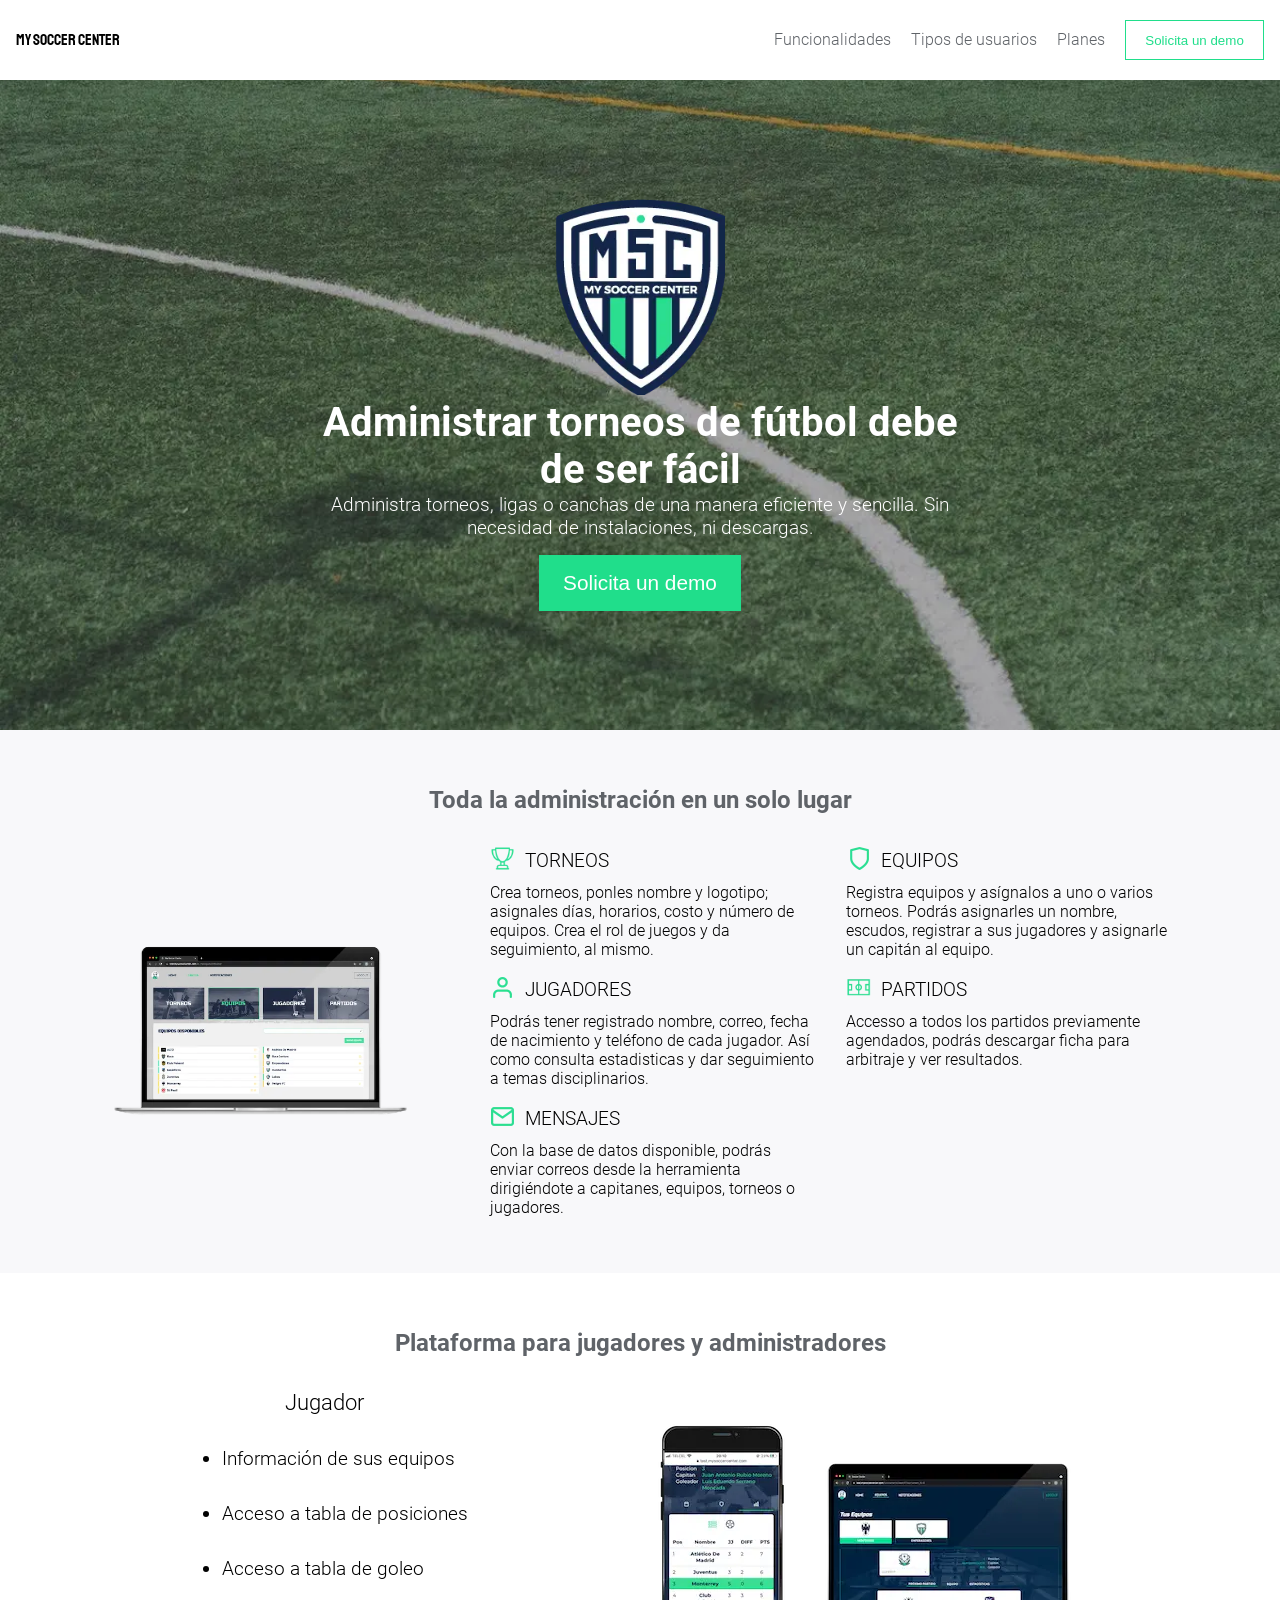
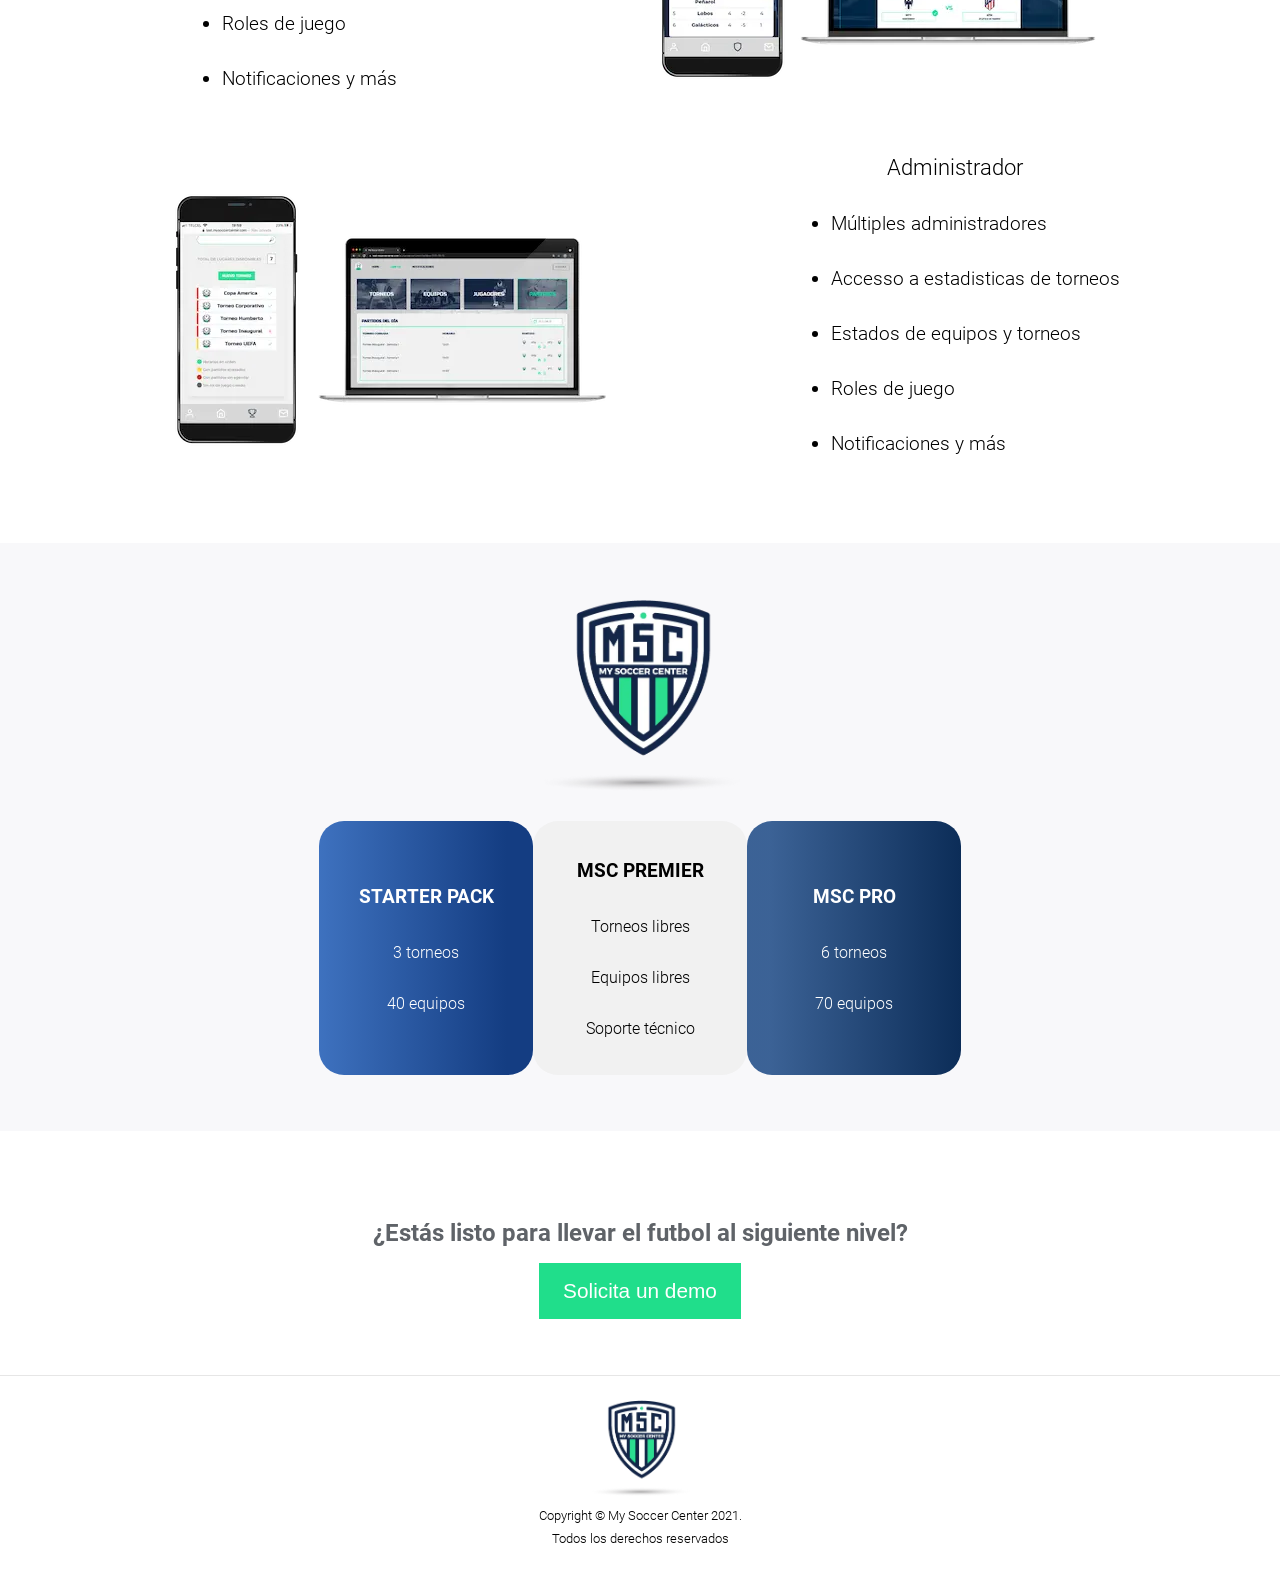
==== index.html @ 55dd1330 "Update index.html" ====
<!DOCTYPE html>
<html lang="en">
  <head>
    <meta charset="UTF-8" />
    <meta http-equiv="X-UA-Compatible" content="IE=edge" />
    <meta name="viewport" content="width=device-width, initial-scale=1.0" />
    <meta name="description" content="My Soccer Center Website" />
    <link
      rel="shortcut icon"
      type="image/x-icon"
      href="assets/icons/favicon.ico"
    />
    <title>My Soccer Center</title>
    <link rel="stylesheet" href="style.min.css" />
  </head>
  <body>
    <nav>
      <div class="nav-container">
        <span class="brand">MY SOCCER CENTER</span>
        <div class="nav-items">
          <a href="#features">Funcionalidades</a>
          <a href="#users">Tipos de usuarios</a>
          <a href="#plans">Planes</a>
          <a
            href="mailto:ventas@altolabs.tech?Subject=Informes sobre My Soccer Center"
          >
            <button class="secondary-button">Solicita un demo</button>
          </a>
        </div>

        <img
          alt="hamburguer-icon-menu"
          class="menu-icon"
          src="assets/icons/menu_black_24dp.svg"
        />
      </div>
    </nav>
    <section class="main-section">
      <div class="main-elements">
        <picture>
          <source srcset="assets/img/logo_msc.webp" type="image/webp" />
          <img alt="msc-logo" src="assets/img/logo_msc.png" type="image/png" />
        </picture>
        <h2>Administrar torneos de fútbol debe de ser fácil</h2>
        <h3>
          Administra torneos, ligas o canchas de una manera eficiente y
          sencilla. Sin necesidad de instalaciones, ni descargas.
        </h3>
        <a
          href="mailto:ventas@altolabs.tech?Subject=Informes sobre My Soccer Center"
        >
          <button class="main-button">Solicita un demo</button>
        </a>
      </div>
    </section>

    <div class="gray section" id="features">
      <div class="title">
        <h2>Toda la administración en un solo lugar</h2>
      </div>
      <div class="body">
        <picture>
          <source srcset="assets/img/mac_team_admin.webp" type="image/webp" />
          <img
            alt="mac-img"
            class="lap-image"
            src="assets/img/mac_team_admin.png"
          />
        </picture>
        <div class="items-container">
          <div class="item">
            <div class="title-container">
              <picture>
                <source
                  srcset="assets/icons/tournaments.webp"
                  type="image/webp"
                />
                <img
                  alt="cup-icon"
                  class="icon"
                  src="assets/icons/tournaments.png"
                />
              </picture>
              <h3>TORNEOS</h3>
            </div>
            <p>
              Crea torneos, ponles nombre y logotipo; asignales días, horarios,
              costo y número de equipos. Crea el rol de juegos y da seguimiento,
              al mismo.
            </p>
          </div>
          <div class="item">
            <div class="title-container">
              <picture>
                <source srcset="assets/icons/teams.webp" type="image/webp" />
                <img
                  alt="team-icon"
                  class="icon"
                  src="assets/icons/teams.png"
                />
              </picture>
              <h3>EQUIPOS</h3>
            </div>
            <p>
              Registra equipos y asígnalos a uno o varios torneos. Podrás
              asignarles un nombre, escudos, registrar a sus jugadores y
              asignarle un capitán al equipo.
            </p>
          </div>
          <div class="item">
            <div class="title-container">
              <picture>
                <source srcset="assets/icons/players.webp" type="image/webp" />
                <img
                  alt="player-icon"
                  class="icon"
                  src="assets/icons/players.png"
                />
              </picture>
              <h3>JUGADORES</h3>
            </div>
            <p>
              Podrás tener registrado nombre, correo, fecha de nacimiento y
              teléfono de cada jugador. Así como consulta estadisticas y dar
              seguimiento a temas disciplinarios.
            </p>
          </div>
          <div class="item">
            <div class="title-container">
              <picture>
                <source srcset="assets/icons/field.webp" type="image/webp" />
                <img
                  alt="match-icon"
                  class="icon"
                  src="assets/icons/field.png"
                />
              </picture>
              <h3>PARTIDOS</h3>
            </div>
            <p>
              Accesso a todos los partidos previamente agendados, podrás
              descargar ficha para arbitraje y ver resultados.
            </p>
          </div>
          <div class="item">
            <div class="title-container">
              <picture>
                <source srcset="assets/icons/message.webp" type="image/webp" />
                <img
                  alt="message-icon"
                  class="icon"
                  src="assets/icons/message.png"
                />
              </picture>
              <h3>MENSAJES</h3>
            </div>
            <p>
              Con la base de datos disponible, podrás enviar correos desde la
              herramienta dirigiéndote a capitanes, equipos, torneos o
              jugadores.
            </p>
          </div>
          <div class="item"></div>
        </div>
      </div>
    </div>
    <div class="section users" id="users">
      <div class="title">
        <h2>Plataforma para jugadores y administradores</h2>
      </div>
      <div class="body info-player">
        <div>
          <h3>Jugador</h3>
          <ul>
            <li>Información de sus equipos</li>
            <li>Acceso a tabla de posiciones</li>
            <li>Acceso a tabla de goleo</li>
            <li>Roles de juego</li>
            <li>Notificaciones y más</li>
          </ul>
        </div>
        <div class="images">
          <picture>
            <source srcset="assets/img/player-phone.webp" type="image/webp" />
            <img
              alt="phone-player-icon"
              class="phone"
              src="assets/img/player-phone.png"
            />
          </picture>
          <picture>
            <source srcset="assets/img/player-desktop.webp" type="image/webp" />
            <img
              alt="desktop-player-icon"
              class="desktop"
              src="assets/img/player-desktop.png"
            />
          </picture>
        </div>
      </div>
      <div class="body info-player">
        <div class="images">
          <picture>
            <source srcset="assets/img/admin-phone.webp" type="image/webp" />
            <img
              alt="phone-admin-icon"
              class="phone"
              src="assets/img/admin-phone.png"
            />
          </picture>
          <picture>
            <source srcset="assets/img/admin-desktop.webp" type="image/webp" />
            <img
              alt="desktop-admin-icon"
              class="desktop"
              src="assets/img/admin-desktop.png"
            />
          </picture>
        </div>
        <div>
          <h3>Administrador</h3>
          <ul>
            <li>Múltiples administradores</li>
            <li>Accesso a estadisticas de torneos</li>
            <li>Estados de equipos y torneos</li>
            <li>Roles de juego</li>
            <li>Notificaciones y más</li>
          </ul>
        </div>
      </div>
    </div>
    <div class="section gray tiers" id="plans">
      <picture>
        <source srcset="assets/img/logo_msc_full.webp" type="image/webp" />
        <img alt="msc-logo" src="assets/img/logo_msc_full.png" />
      </picture>
      <div class="prices">
        <div>
          <h3>STARTER PACK</h3>
          <p>3 torneos</p>
          <p>40 equipos</p>
        </div>
        <div>
          <h3>MSC PREMIER</h3>
          <p>Torneos libres</p>
          <p>Equipos libres</p>
          <p>Soporte técnico</p>
        </div>
        <div>
          <h3>MSC PRO</h3>
          <p>6 torneos</p>
          <p>70 equipos</p>
        </div>
      </div>
    </div>
    <div class="section question-action">
      <h4>¿Estás listo para llevar el futbol al siguiente nivel?</h4>
      <a
        href="mailto:ventas@altolabs.tech?Subject=Informes sobre My Soccer Center"
      >
        <button class="main-button">Solicita un demo</button>
      </a>
    </div>
    <footer>
      <picture>
        <source srcset="assets/img/logo_msc_full.webp" type="image/webp" />
        <img alt="msc-logo" src="assets/img/logo_msc_full.png" />
      </picture>
      <p>Copyright © My Soccer Center 2021.</p>
      <p>Todos los derechos reservados</p>
    </footer>
    <script src="modernizr-custom.min.js"></script>
    <script src="script.min.js"></script>
  </body>
</html>
---- style.min.css ----
@font-face{font-family:Roboto;font-weight:700;src:url(assets/fonts/Roboto/Roboto-Bold.ttf) format("truetype");font-display:swap}@font-face{font-family:Roboto;font-weight:400;src:url(assets/fonts/Roboto/Roboto-Mediuma.ttf) format("truetype");font-display:swap}@font-face{font-family:Roboto;font-weight:lighter;src:url(assets/fonts/Roboto/Roboto-Light.ttf) format("truetype");font-display:swap}@font-face{font-family:Staatliches;font-weight:400;src:url(assets/fonts/Staatliches/Staatliches-Regular.ttf) format("truetype");font-display:swap}body,html{font-family:Roboto;height:100%;margin:0}nav{background-color:#fff;position:fixed;top:0;width:100%}nav .nav-container{display:flex;align-items:center;justify-content:space-between;height:80px;padding:0 1rem}nav .brand{font-family:Staatliches}nav .menu-icon{display:none;cursor:pointer}.nav-items :not(:last-child){margin-right:1rem;color:#5f6368;font-weight:300}nav a{text-decoration:none}nav.scrolled{border-bottom:1px solid rgba(130,131,132,.5)}.webp .main-section{background-image:url(assets/img/field.webp)}.no-webp .main-section{background-image:url(assets/img/field.jpeg)}.main-section{background-repeat:no-repeat;background-size:cover;background-position:center center;width:100%;height:100%;min-height:514px;max-height:650px;display:flex;justify-content:center;align-items:center;margin-top:80px}.main-elements{color:#fff;display:flex;flex-direction:column;justify-content:center;align-items:center;max-width:650px;padding:.5rem}.main-elements button{margin-top:1rem}.main-elements picture{max-width:170px;width:40%}.main-elements picture img{width:100%}.main-elements h2{font-size:2.5rem;text-align:center;font-weight:600;margin:0}.main-elements h3{font-size:1.2rem;text-align:center;margin:0;font-weight:300}.main-button{background-color:#20de8b;color:#fff;padding:1rem 1.5rem;border:none;font-size:1.3rem;cursor:pointer}.secondary-button{background-color:#fff;border:1px solid #20de8b;cursor:pointer;color:#20de8b;padding:.7rem 1.2rem}.main-button:focus,.secondary-button:focus{outline:0;box-shadow:none}.section{display:flex;flex-direction:column;justify-content:center;align-items:center;padding:3.5rem 1rem}.section .title{text-align:center;color:#5f6368;margin:0}.section .title h2{margin:0}.section .body{display:flex;width:85%;align-items:center;margin-top:2rem}.section.gray{background-color:#f8f8fa}.lap-image{width:100%;max-width:500px;height:100%}.items-container{display:grid;grid-template-columns:repeat(auto-fit,minmax(230px,1fr));gap:1rem 2rem;margin-left:5rem}.items-container h3{margin:0;font-weight:400}.items-container .item{flex-grow:1;flex-basis:250px}.items-container .item p{margin-bottom:0;margin-top:.5rem}.item .title-container{display:flex;align-items:center}.item .title-container .icon{width:25px;height:100%;margin-right:10px}.section.question-action h4{font-size:1.5rem;color:#5f6368;text-align:center;margin-bottom:1rem}.section.users .info-player{display:flex;justify-content:center;align-items:center}.info-player>:last-child{margin-left:17%}.section.users .info-player h3{text-align:center;font-size:1.4rem;font-weight:lighter;margin-top:0;margin-bottom:1rem}.section.users .info-player li{margin:2rem 0;font-size:1.2rem}.section.users .info-player .images{display:flex;justify-content:center;flex-wrap:wrap;align-items:center}.section.users .info-player img.phone{max-width:150px}.section.users .info-player img.desktop{max-width:300px}.section.tiers .prices{display:flex}.section.tiers img{max-width:200px;margin-bottom:1.5rem}.section.tiers .prices div{padding:1.3rem 2rem;border-radius:25px;min-width:150px;display:flex;flex-direction:column;align-items:center;justify-content:center}.section.tiers .prices div:nth-child(1){background:linear-gradient(270deg,#143d82 12.5%,#143d82 12.51%,rgba(6,73,173,.77) 100%);color:#fff}.section.tiers .prices div:nth-child(2){background-color:#f1f1f1}.section.tiers .prices div:nth-child(3){background:linear-gradient(270deg,#0c2d58 0,rgba(9,58,123,.79) 89.52%);color:#fff}footer{display:flex;font-size:.8rem;flex-direction:column;align-items:center;border-top:1px solid rgba(130,131,132,.2);padding:1.5rem 0}footer img{max-width:100px}footer p{margin:0;margin-top:.5rem}@media (max-width:1000px){.section .body{flex-direction:column}.body.info-player .desktop{display:none}.body.info-player div{order:1}.body.info-player .images{order:2}.items-container{margin-left:0;margin-top:2rem}.info-player>:last-child{margin-left:0}}@media (max-width:800px){nav div{display:none}nav .menu-icon{display:block}.section.tiers .prices{flex-direction:column}.section.tiers .prices div{border-radius:0}.nav-items{position:fixed;top:5rem;left:-100%;display:flex;flex-direction:column;background-color:#fff;width:100%;padding:1rem 0;text-align:center;transition:.3s;box-shadow:0 10px 27px rgba(0,0,0,.05);border-bottom:1px solid rgba(130,131,132,.5)}.nav-items :not(:last-child){margin-right:0;margin-bottom:10px}.nav-items.active{left:0}}
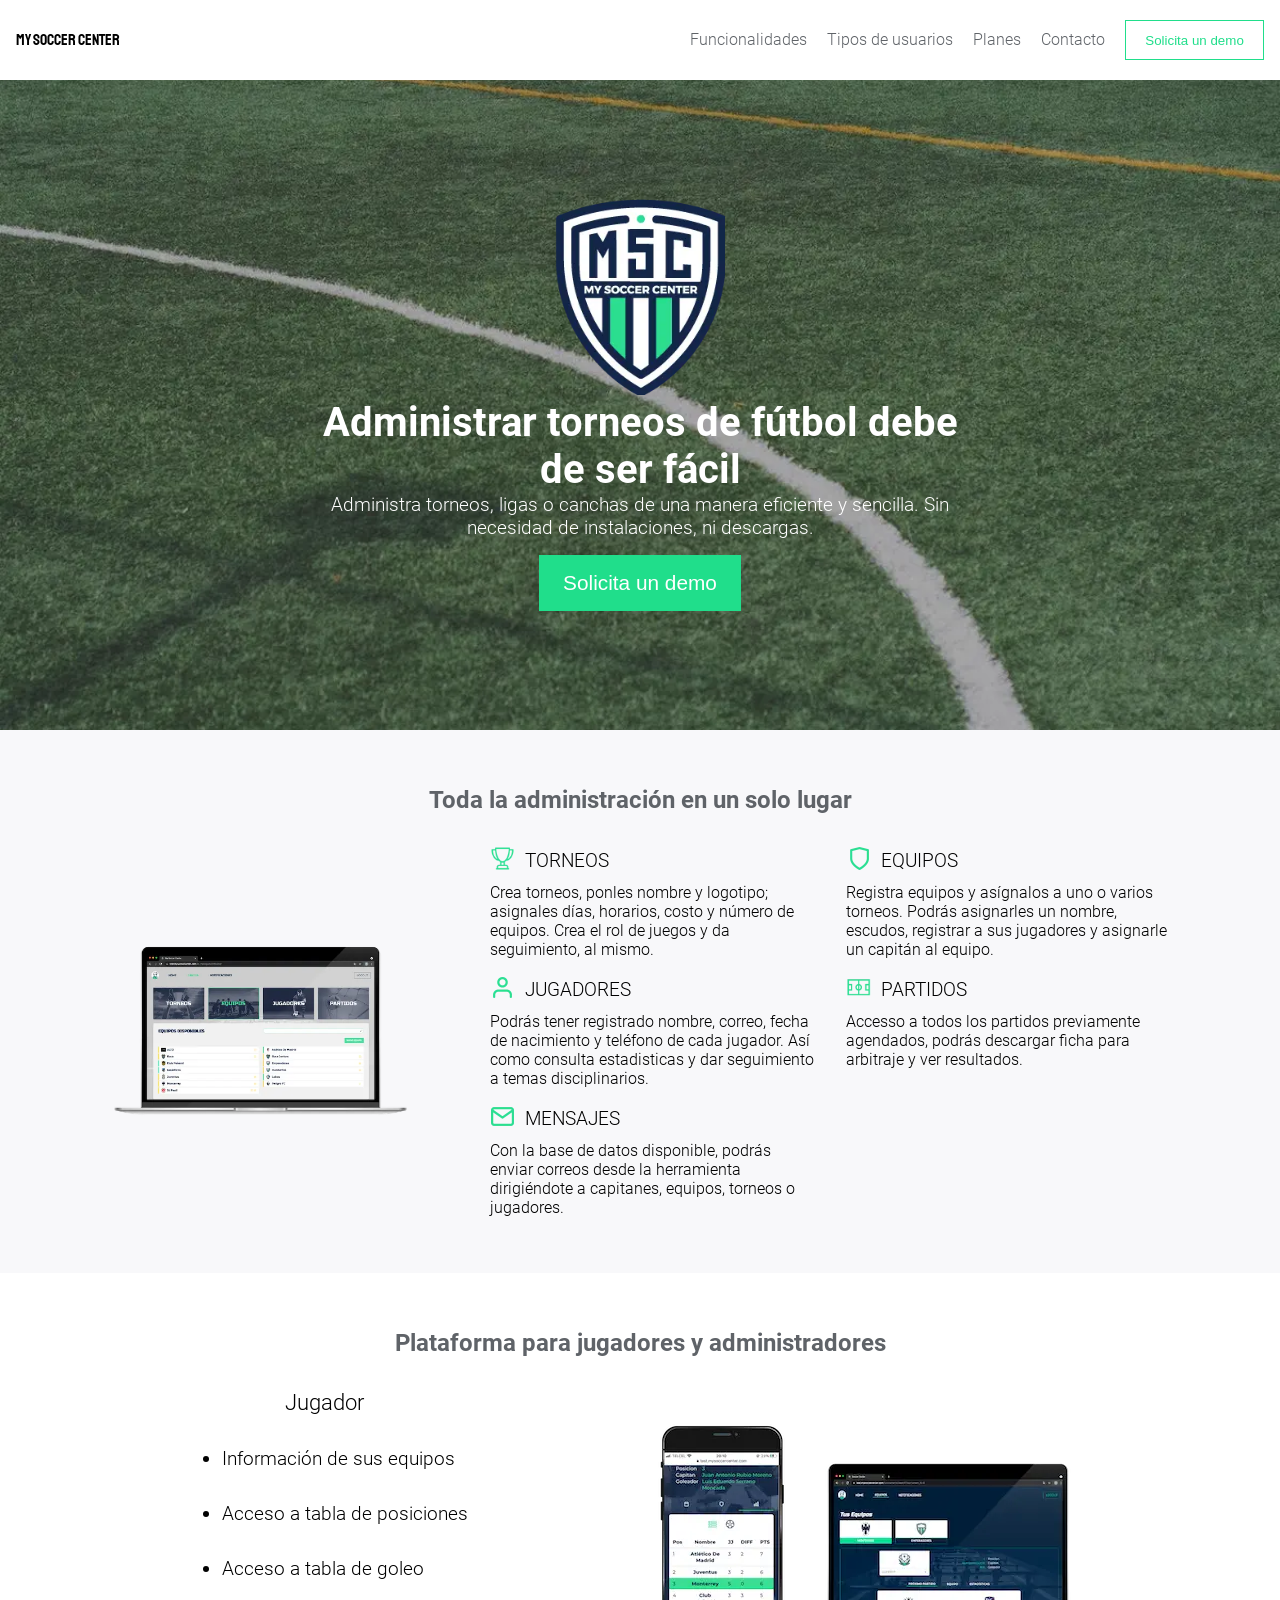
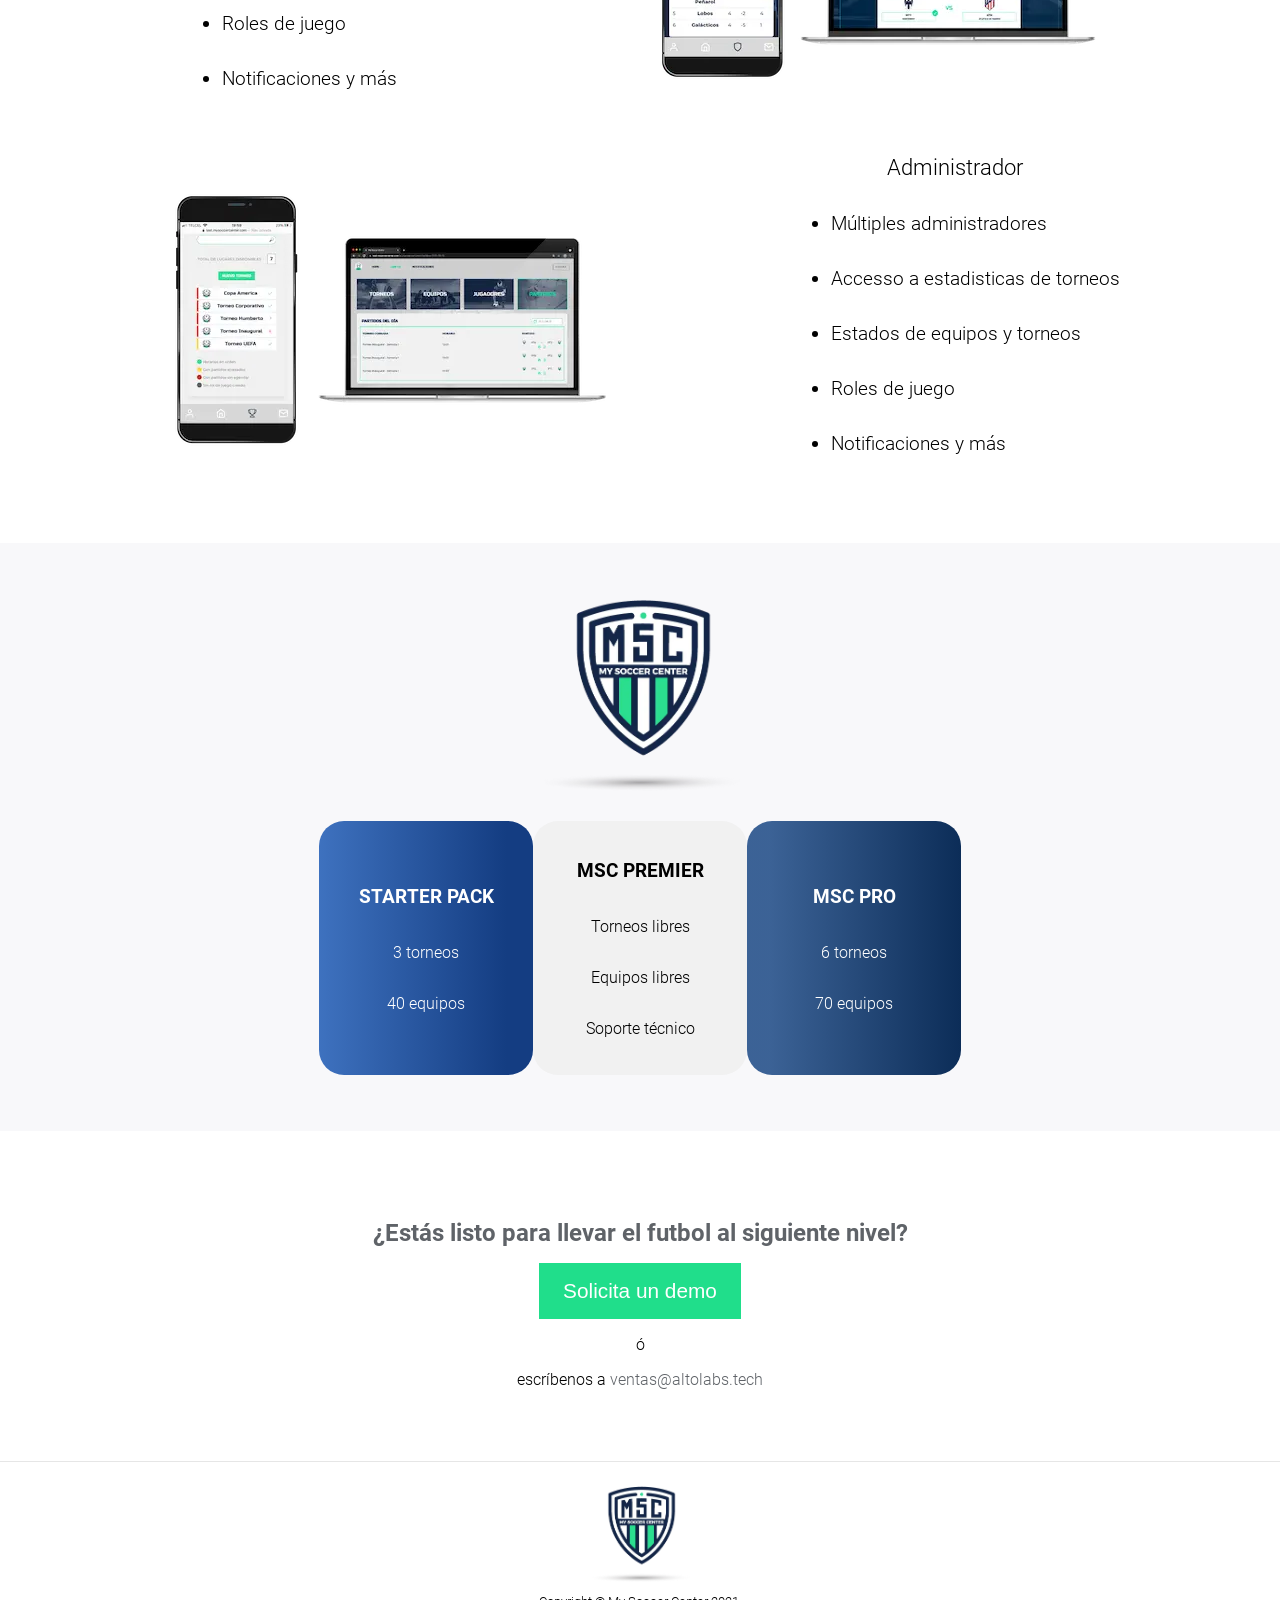
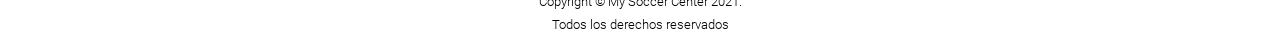
==== commit 50588f62: "Add contact to page" ====
--- a/index.html
+++ b/index.html
@@ -5,6 +5,14 @@
     <meta http-equiv="X-UA-Compatible" content="IE=edge" />
     <meta name="viewport" content="width=device-width, initial-scale=1.0" />
     <meta name="description" content="My Soccer Center Website" />
+    <meta property="og:title" content="My Soccer Center" />
+    <meta property="og:url" content="https://www.mysoccercenter.com" />
+    <meta property="og:description" content="My Soccer Center Website" />
+    <meta
+      property="og:image"
+      content="https://sc-webapp-storage.s3.amazonaws.com/email-static/logo-MSC.png"
+    />
+    <meta property="og:type" content="website" />
     <link
       rel="shortcut icon"
       type="image/x-icon"
@@ -21,6 +29,7 @@
           <a href="#features">Funcionalidades</a>
           <a href="#users">Tipos de usuarios</a>
           <a href="#plans">Planes</a>
+          <a href="#contact">Contacto</a>
           <a
             href="mailto:ventas@altolabs.tech?Subject=Informes sobre My Soccer Center"
           >
@@ -260,6 +269,10 @@
       >
         <button class="main-button">Solicita un demo</button>
       </a>
+      <div class="contact" id="contact">
+        <p>ó</p>
+        <p>escríbenos a <span>ventas@altolabs.tech</span></p>
+      </div>
     </div>
     <footer>
       <picture>
--- a/style.min.css
+++ b/style.min.css
@@ -1 +1 @@
-@font-face{font-family:Roboto;font-weight:700;src:url(assets/fonts/Roboto/Roboto-Bold.ttf) format("truetype");font-display:swap}@font-face{font-family:Roboto;font-weight:400;src:url(assets/fonts/Roboto/Roboto-Mediuma.ttf) format("truetype");font-display:swap}@font-face{font-family:Roboto;font-weight:lighter;src:url(assets/fonts/Roboto/Roboto-Light.ttf) format("truetype");font-display:swap}@font-face{font-family:Staatliches;font-weight:400;src:url(assets/fonts/Staatliches/Staatliches-Regular.ttf) format("truetype");font-display:swap}body,html{font-family:Roboto;height:100%;margin:0}nav{background-color:#fff;position:fixed;top:0;width:100%}nav .nav-container{display:flex;align-items:center;justify-content:space-between;height:80px;padding:0 1rem}nav .brand{font-family:Staatliches}nav .menu-icon{display:none;cursor:pointer}.nav-items :not(:last-child){margin-right:1rem;color:#5f6368;font-weight:300}nav a{text-decoration:none}nav.scrolled{border-bottom:1px solid rgba(130,131,132,.5)}.webp .main-section{background-image:url(assets/img/field.webp)}.no-webp .main-section{background-image:url(assets/img/field.jpeg)}.main-section{background-repeat:no-repeat;background-size:cover;background-position:center center;width:100%;height:100%;min-height:514px;max-height:650px;display:flex;justify-content:center;align-items:center;margin-top:80px}.main-elements{color:#fff;display:flex;flex-direction:column;justify-content:center;align-items:center;max-width:650px;padding:.5rem}.main-elements button{margin-top:1rem}.main-elements picture{max-width:170px;width:40%}.main-elements picture img{width:100%}.main-elements h2{font-size:2.5rem;text-align:center;font-weight:600;margin:0}.main-elements h3{font-size:1.2rem;text-align:center;margin:0;font-weight:300}.main-button{background-color:#20de8b;color:#fff;padding:1rem 1.5rem;border:none;font-size:1.3rem;cursor:pointer}.secondary-button{background-color:#fff;border:1px solid #20de8b;cursor:pointer;color:#20de8b;padding:.7rem 1.2rem}.main-button:focus,.secondary-button:focus{outline:0;box-shadow:none}.section{display:flex;flex-direction:column;justify-content:center;align-items:center;padding:3.5rem 1rem}.section .title{text-align:center;color:#5f6368;margin:0}.section .title h2{margin:0}.section .body{display:flex;width:85%;align-items:center;margin-top:2rem}.section.gray{background-color:#f8f8fa}.lap-image{width:100%;max-width:500px;height:100%}.items-container{display:grid;grid-template-columns:repeat(auto-fit,minmax(230px,1fr));gap:1rem 2rem;margin-left:5rem}.items-container h3{margin:0;font-weight:400}.items-container .item{flex-grow:1;flex-basis:250px}.items-container .item p{margin-bottom:0;margin-top:.5rem}.item .title-container{display:flex;align-items:center}.item .title-container .icon{width:25px;height:100%;margin-right:10px}.section.question-action h4{font-size:1.5rem;color:#5f6368;text-align:center;margin-bottom:1rem}.section.users .info-player{display:flex;justify-content:center;align-items:center}.info-player>:last-child{margin-left:17%}.section.users .info-player h3{text-align:center;font-size:1.4rem;font-weight:lighter;margin-top:0;margin-bottom:1rem}.section.users .info-player li{margin:2rem 0;font-size:1.2rem}.section.users .info-player .images{display:flex;justify-content:center;flex-wrap:wrap;align-items:center}.section.users .info-player img.phone{max-width:150px}.section.users .info-player img.desktop{max-width:300px}.section.tiers .prices{display:flex}.section.tiers img{max-width:200px;margin-bottom:1.5rem}.section.tiers .prices div{padding:1.3rem 2rem;border-radius:25px;min-width:150px;display:flex;flex-direction:column;align-items:center;justify-content:center}.section.tiers .prices div:nth-child(1){background:linear-gradient(270deg,#143d82 12.5%,#143d82 12.51%,rgba(6,73,173,.77) 100%);color:#fff}.section.tiers .prices div:nth-child(2){background-color:#f1f1f1}.section.tiers .prices div:nth-child(3){background:linear-gradient(270deg,#0c2d58 0,rgba(9,58,123,.79) 89.52%);color:#fff}footer{display:flex;font-size:.8rem;flex-direction:column;align-items:center;border-top:1px solid rgba(130,131,132,.2);padding:1.5rem 0}footer img{max-width:100px}footer p{margin:0;margin-top:.5rem}@media (max-width:1000px){.section .body{flex-direction:column}.body.info-player .desktop{display:none}.body.info-player div{order:1}.body.info-player .images{order:2}.items-container{margin-left:0;margin-top:2rem}.info-player>:last-child{margin-left:0}}@media (max-width:800px){nav div{display:none}nav .menu-icon{display:block}.section.tiers .prices{flex-direction:column}.section.tiers .prices div{border-radius:0}.nav-items{position:fixed;top:5rem;left:-100%;display:flex;flex-direction:column;background-color:#fff;width:100%;padding:1rem 0;text-align:center;transition:.3s;box-shadow:0 10px 27px rgba(0,0,0,.05);border-bottom:1px solid rgba(130,131,132,.5)}.nav-items :not(:last-child){margin-right:0;margin-bottom:10px}.nav-items.active{left:0}}+@font-face{font-family:Roboto;font-weight:700;src:url(assets/fonts/Roboto/Roboto-Bold.ttf) format("truetype");font-display:swap}@font-face{font-family:Roboto;font-weight:400;src:url(assets/fonts/Roboto/Roboto-Mediuma.ttf) format("truetype");font-display:swap}@font-face{font-family:Roboto;font-weight:lighter;src:url(assets/fonts/Roboto/Roboto-Light.ttf) format("truetype");font-display:swap}@font-face{font-family:Staatliches;font-weight:400;src:url(assets/fonts/Staatliches/Staatliches-Regular.ttf) format("truetype");font-display:swap}body,html{font-family:Roboto;height:100%;margin:0}nav{background-color:#fff;position:fixed;top:0;width:100%}nav .nav-container{display:flex;align-items:center;justify-content:space-between;height:80px;padding:0 1rem}nav .brand{font-family:Staatliches}nav .menu-icon{display:none;cursor:pointer}.nav-items :not(:last-child){margin-right:1rem;color:#5f6368;font-weight:300}nav a{text-decoration:none}nav.scrolled{border-bottom:1px solid rgba(130,131,132,.5)}.webp .main-section{background-image:url(assets/img/field.webp)}.no-webp .main-section{background-image:url(assets/img/field.jpeg)}.main-section{background-repeat:no-repeat;background-size:cover;background-position:center center;width:100%;height:100%;min-height:514px;max-height:650px;display:flex;justify-content:center;align-items:center;margin-top:80px}.main-elements{color:#fff;display:flex;flex-direction:column;justify-content:center;align-items:center;max-width:650px;padding:.5rem}.main-elements button{margin-top:1rem}.main-elements picture{max-width:170px;width:40%}.main-elements picture img{width:100%}.main-elements h2{font-size:2.5rem;text-align:center;font-weight:600;margin:0}.main-elements h3{font-size:1.2rem;text-align:center;margin:0;font-weight:300}.main-button{background-color:#20de8b;color:#fff;padding:1rem 1.5rem;border:none;font-size:1.3rem;cursor:pointer}.secondary-button{background-color:#fff;border:1px solid #20de8b;cursor:pointer;color:#20de8b;padding:.7rem 1.2rem}.main-button:focus,.secondary-button:focus{outline:0;box-shadow:none}.section{display:flex;flex-direction:column;justify-content:center;align-items:center;padding:3.5rem 1rem}.section .title{text-align:center;color:#5f6368;margin:0}.section .title h2{margin:0}.section .body{display:flex;width:85%;align-items:center;margin-top:2rem}.section.gray{background-color:#f8f8fa}.lap-image{width:100%;max-width:500px;height:100%}.items-container{display:grid;grid-template-columns:repeat(auto-fit,minmax(230px,1fr));gap:1rem 2rem;margin-left:5rem}.items-container h3{margin:0;font-weight:400}.items-container .item{flex-grow:1;flex-basis:250px}.items-container .item p{margin-bottom:0;margin-top:.5rem}.item .title-container{display:flex;align-items:center}.item .title-container .icon{width:25px;height:100%;margin-right:10px}.section.question-action h4{font-size:1.5rem;color:#5f6368;text-align:center;margin-bottom:1rem}.section.question-action .contact p{text-align:center;font-weight:300}.section.question-action .contact span{color:#5f6368}.section.users .info-player{display:flex;justify-content:center;align-items:center}.info-player>:last-child{margin-left:17%}.section.users .info-player h3{text-align:center;font-size:1.4rem;font-weight:lighter;margin-top:0;margin-bottom:1rem}.section.users .info-player li{margin:2rem 0;font-size:1.2rem}.section.users .info-player .images{display:flex;justify-content:center;flex-wrap:wrap;align-items:center}.section.users .info-player img.phone{max-width:150px}.section.users .info-player img.desktop{max-width:300px}.section.tiers .prices{display:flex}.section.tiers img{max-width:200px;margin-bottom:1.5rem}.section.tiers .prices div{padding:1.3rem 2rem;border-radius:25px;min-width:150px;display:flex;flex-direction:column;align-items:center;justify-content:center}.section.tiers .prices div:nth-child(1){background:linear-gradient(270deg,#143d82 12.5%,#143d82 12.51%,rgba(6,73,173,.77) 100%);color:#fff}.section.tiers .prices div:nth-child(2){background-color:#f1f1f1}.section.tiers .prices div:nth-child(3){background:linear-gradient(270deg,#0c2d58 0,rgba(9,58,123,.79) 89.52%);color:#fff}footer{display:flex;font-size:.8rem;flex-direction:column;align-items:center;border-top:1px solid rgba(130,131,132,.2);padding:1.5rem 0}footer img{max-width:100px}footer p{margin:0;margin-top:.5rem}@media (max-width:1000px){.section .body{flex-direction:column}.body.info-player .desktop{display:none}.body.info-player div{order:1}.body.info-player .images{order:2}.items-container{margin-left:0;margin-top:2rem}.info-player>:last-child{margin-left:0}}@media (max-width:800px){nav div{display:none}nav .menu-icon{display:block}.section.tiers .prices{flex-direction:column}.section.tiers .prices div{border-radius:0}.nav-items{position:fixed;top:5rem;left:-100%;display:flex;flex-direction:column;background-color:#fff;width:100%;padding:1rem 0;text-align:center;transition:.3s;box-shadow:0 10px 27px rgba(0,0,0,.05);border-bottom:1px solid rgba(130,131,132,.5)}.nav-items :not(:last-child){margin-right:0;margin-bottom:10px}.nav-items.active{left:0}}
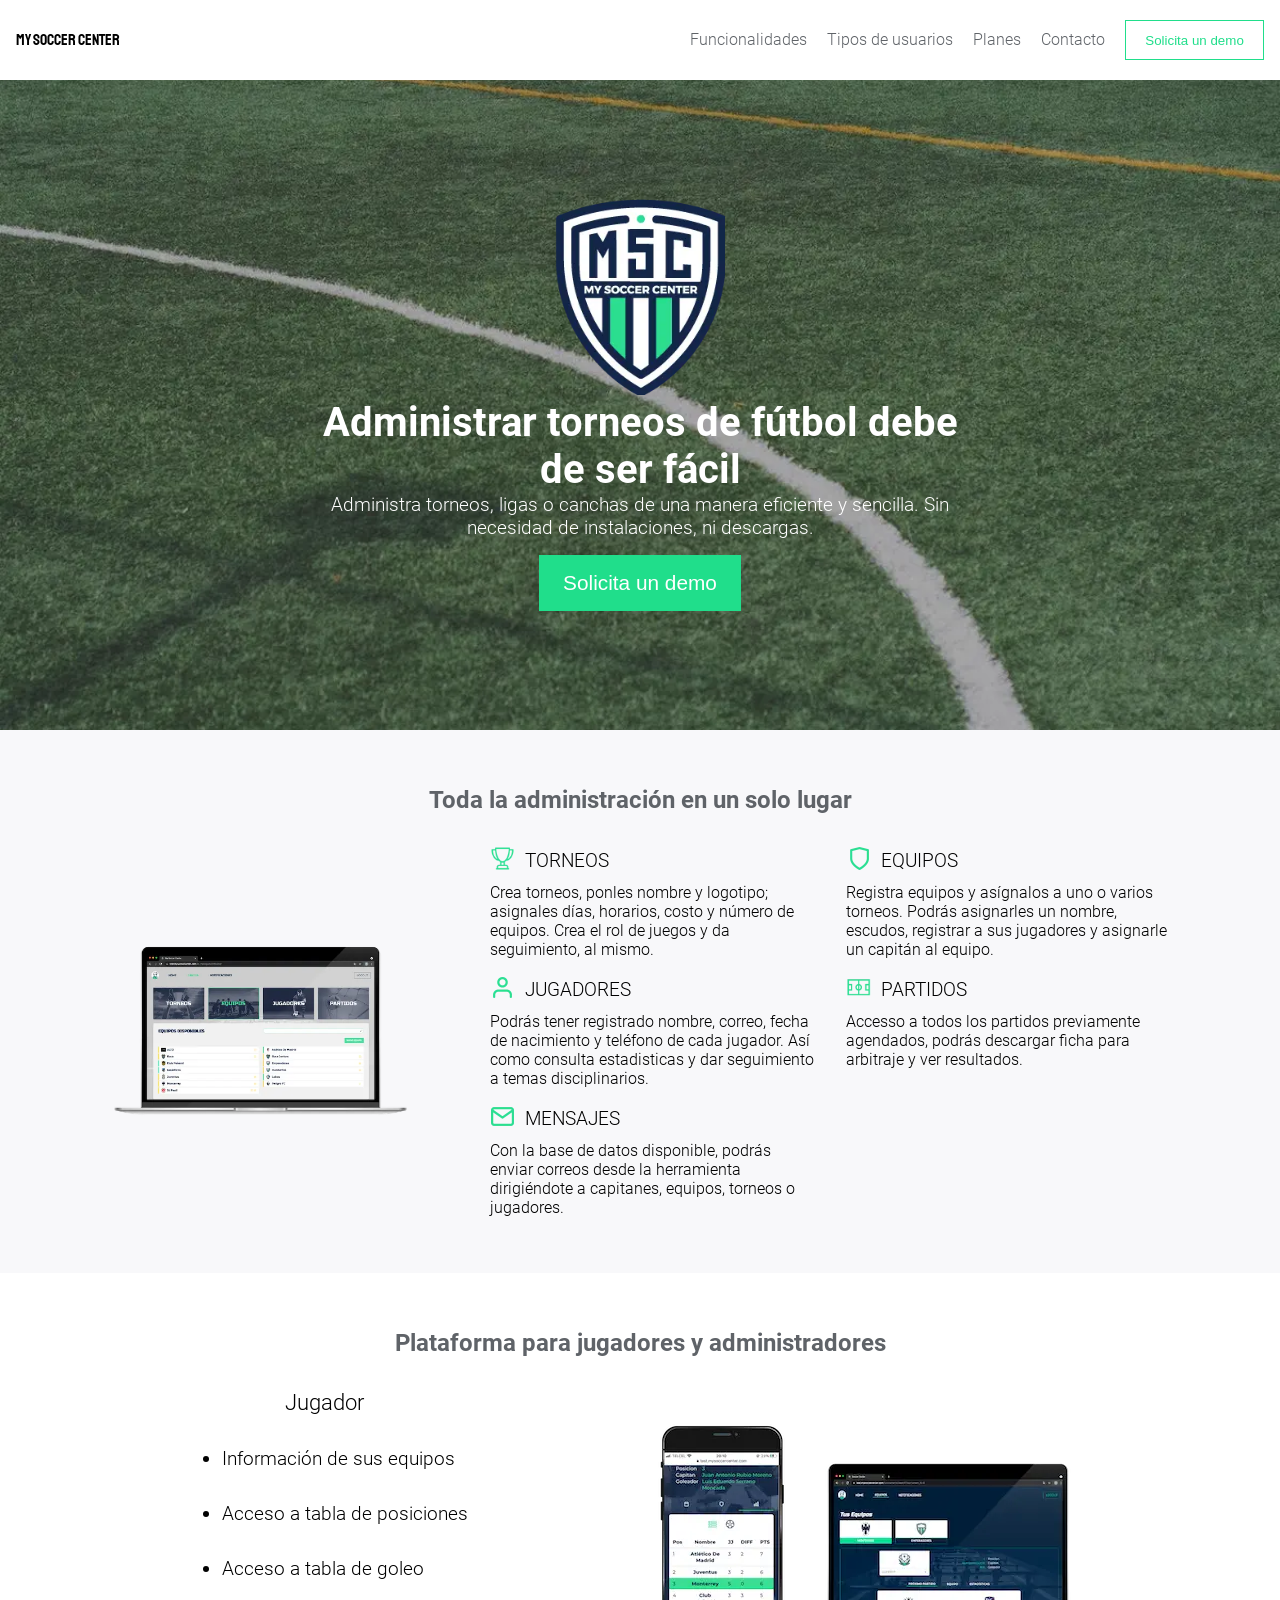
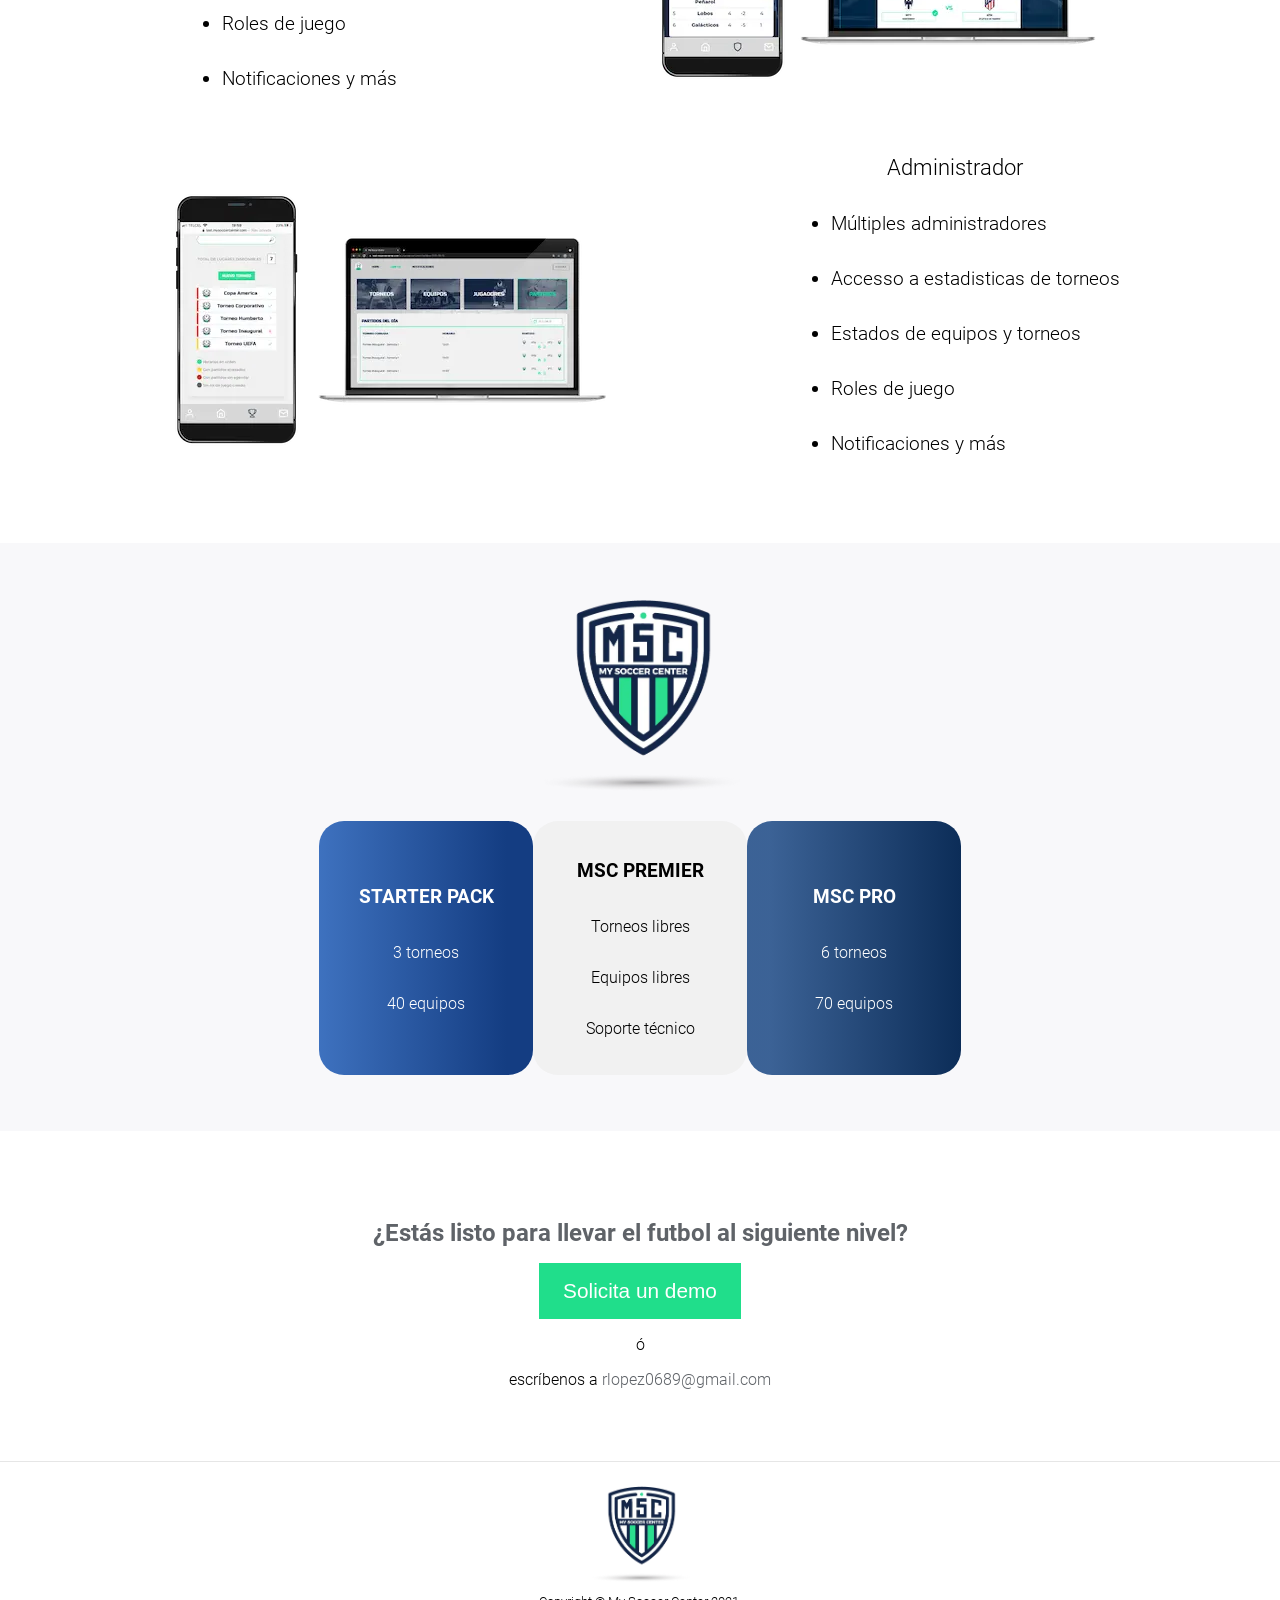
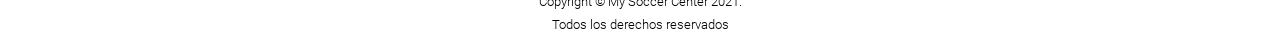
==== commit 963a6988: "Update index.html" ====
--- a/index.html
+++ b/index.html
@@ -265,13 +265,13 @@
     <div class="section question-action">
       <h4>¿Estás listo para llevar el futbol al siguiente nivel?</h4>
       <a
-        href="mailto:ventas@altolabs.tech?Subject=Informes sobre My Soccer Center"
+        href="mailto:rlopez0689@gmail.com?Subject=Informes sobre My Soccer Center"
       >
         <button class="main-button">Solicita un demo</button>
       </a>
       <div class="contact" id="contact">
         <p>ó</p>
-        <p>escríbenos a <span>ventas@altolabs.tech</span></p>
+        <p>escríbenos a <span>rlopez0689@gmail.com</span></p>
       </div>
     </div>
     <footer>
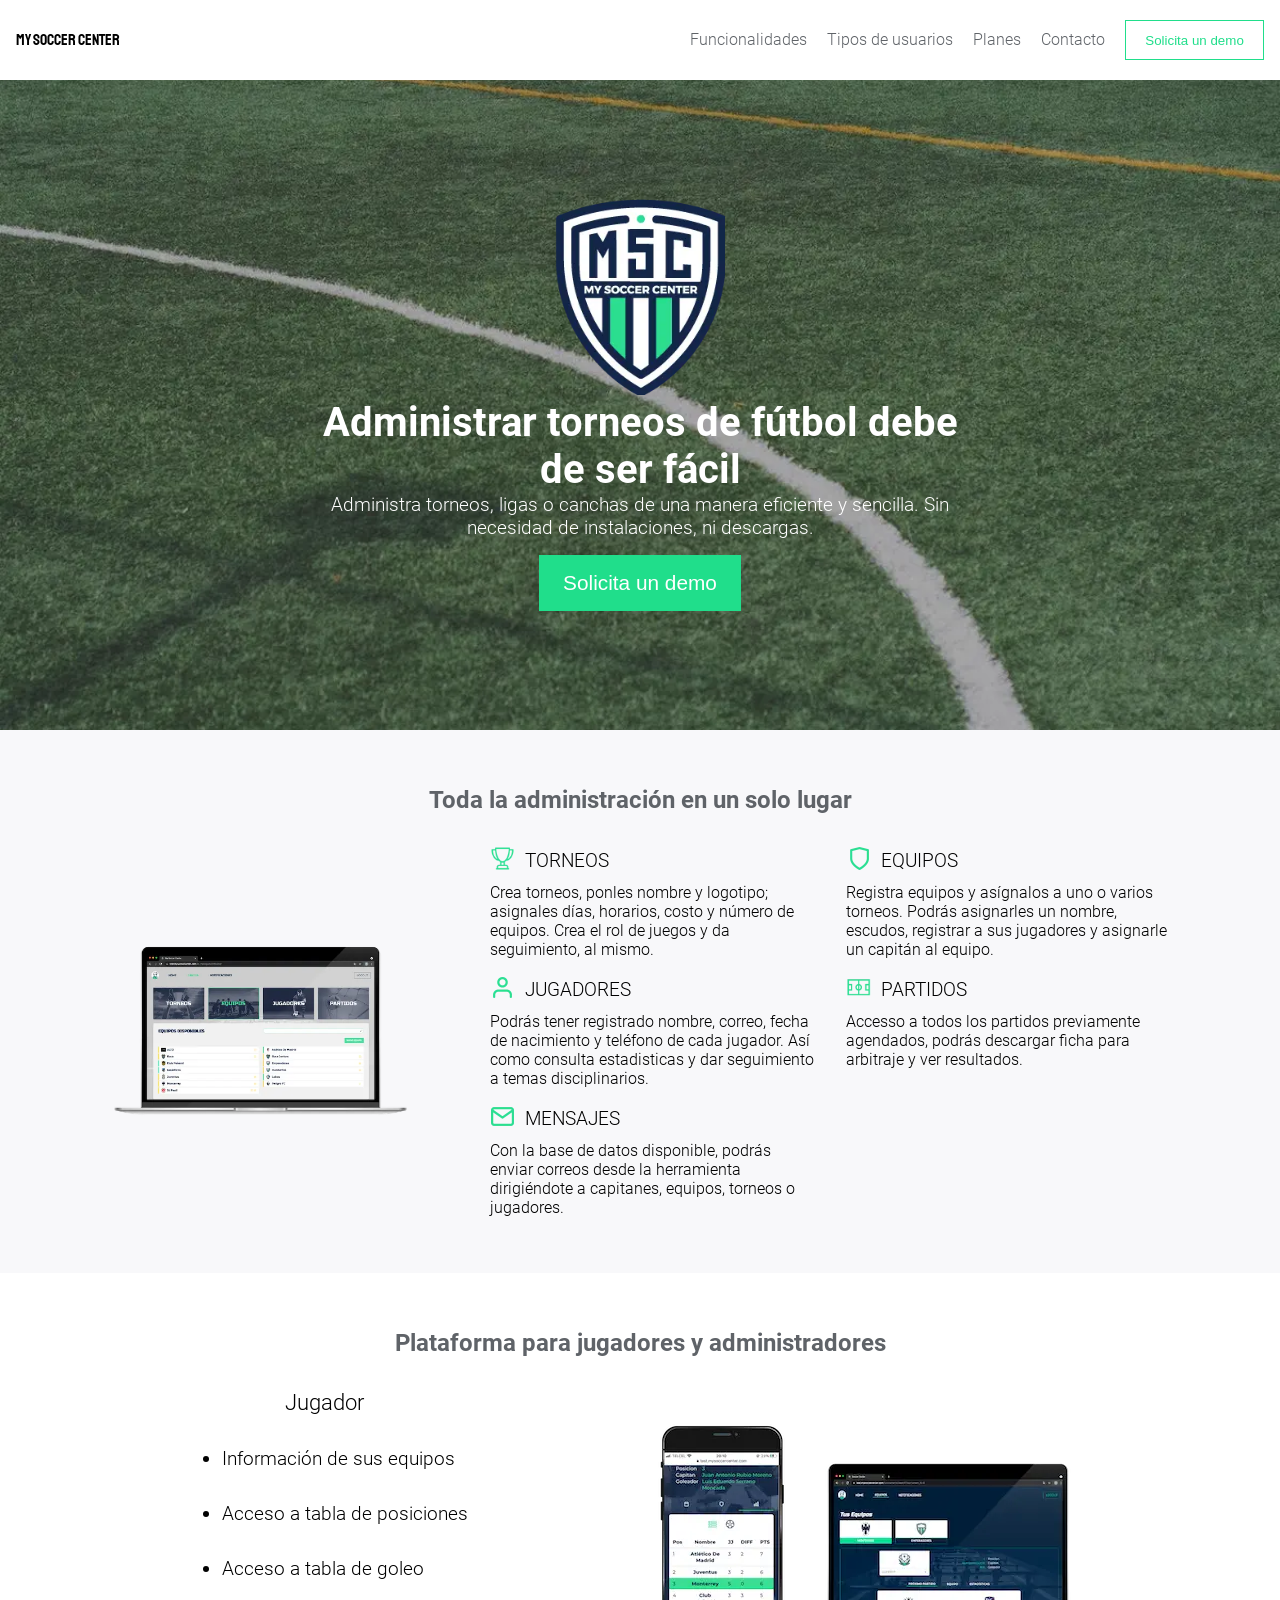
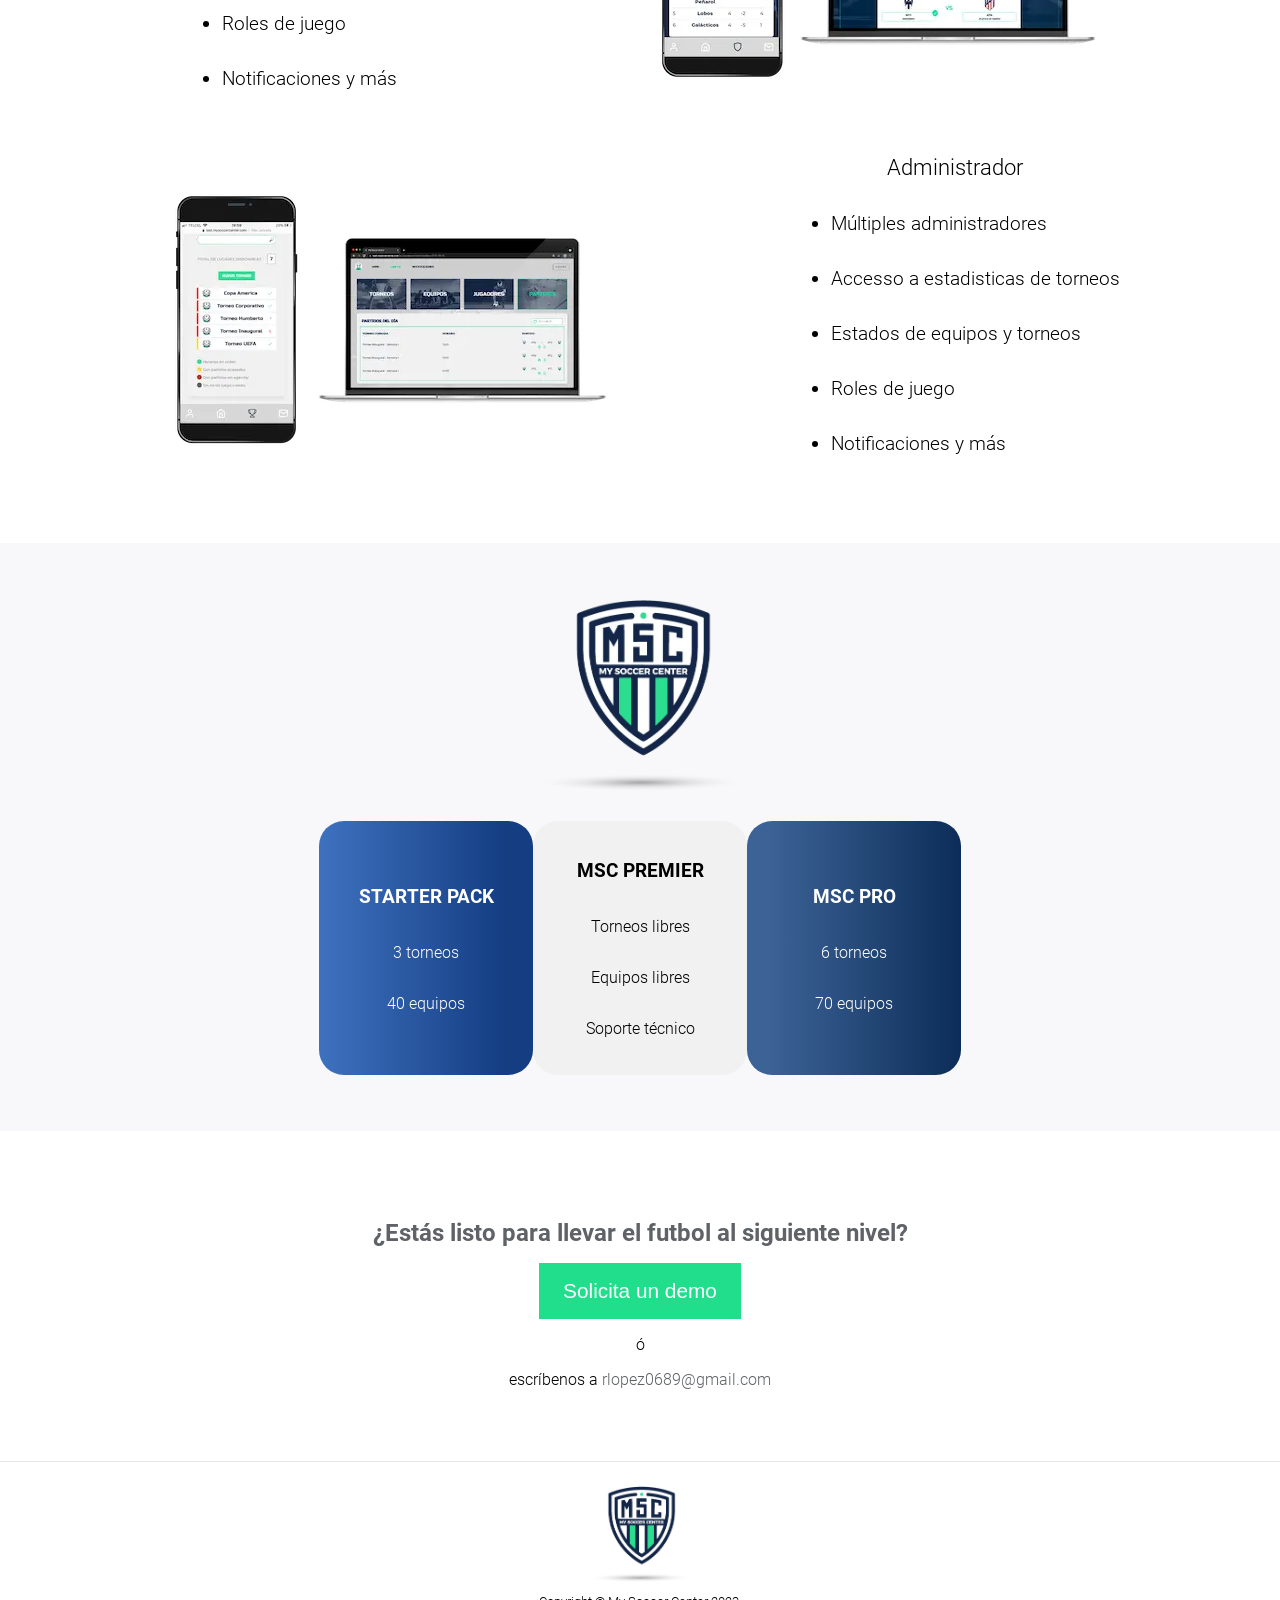
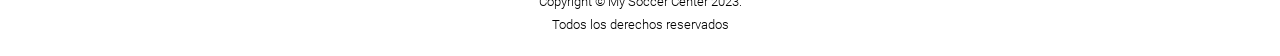
==== commit ee868149: "Update index.html" ====
--- a/index.html
+++ b/index.html
@@ -31,7 +31,7 @@
           <a href="#plans">Planes</a>
           <a href="#contact">Contacto</a>
           <a
-            href="mailto:ventas@altolabs.tech?Subject=Informes sobre My Soccer Center"
+            href="mailto:rlopez0689@gmail.com?Subject=Informes sobre My Soccer Center"
           >
             <button class="secondary-button">Solicita un demo</button>
           </a>
@@ -56,7 +56,7 @@
           sencilla. Sin necesidad de instalaciones, ni descargas.
         </h3>
         <a
-          href="mailto:ventas@altolabs.tech?Subject=Informes sobre My Soccer Center"
+          href="mailto:rlopez0689@gmail.com?Subject=Informes sobre My Soccer Center"
         >
           <button class="main-button">Solicita un demo</button>
         </a>
@@ -279,7 +279,7 @@
         <source srcset="assets/img/logo_msc_full.webp" type="image/webp" />
         <img alt="msc-logo" src="assets/img/logo_msc_full.png" />
       </picture>
-      <p>Copyright © My Soccer Center 2021.</p>
+      <p>Copyright © My Soccer Center 2023.</p>
       <p>Todos los derechos reservados</p>
     </footer>
     <script src="modernizr-custom.min.js"></script>
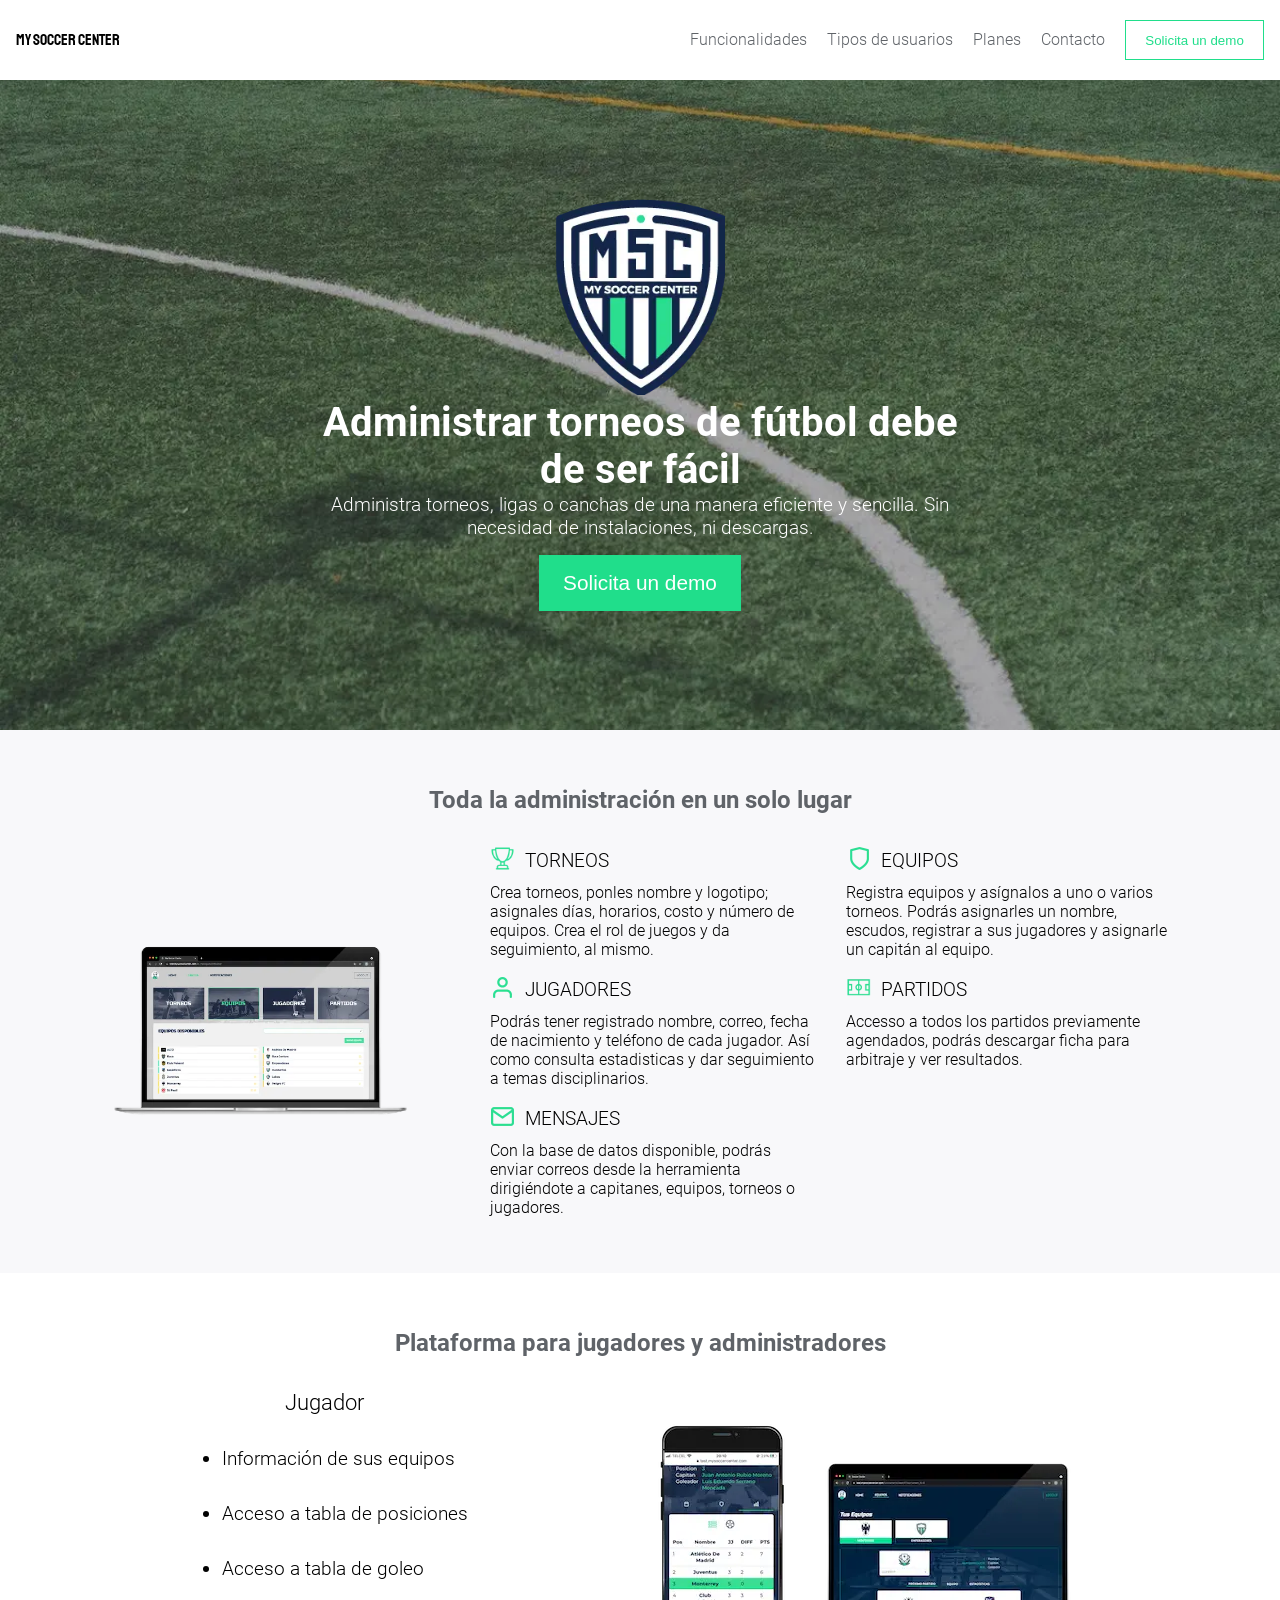
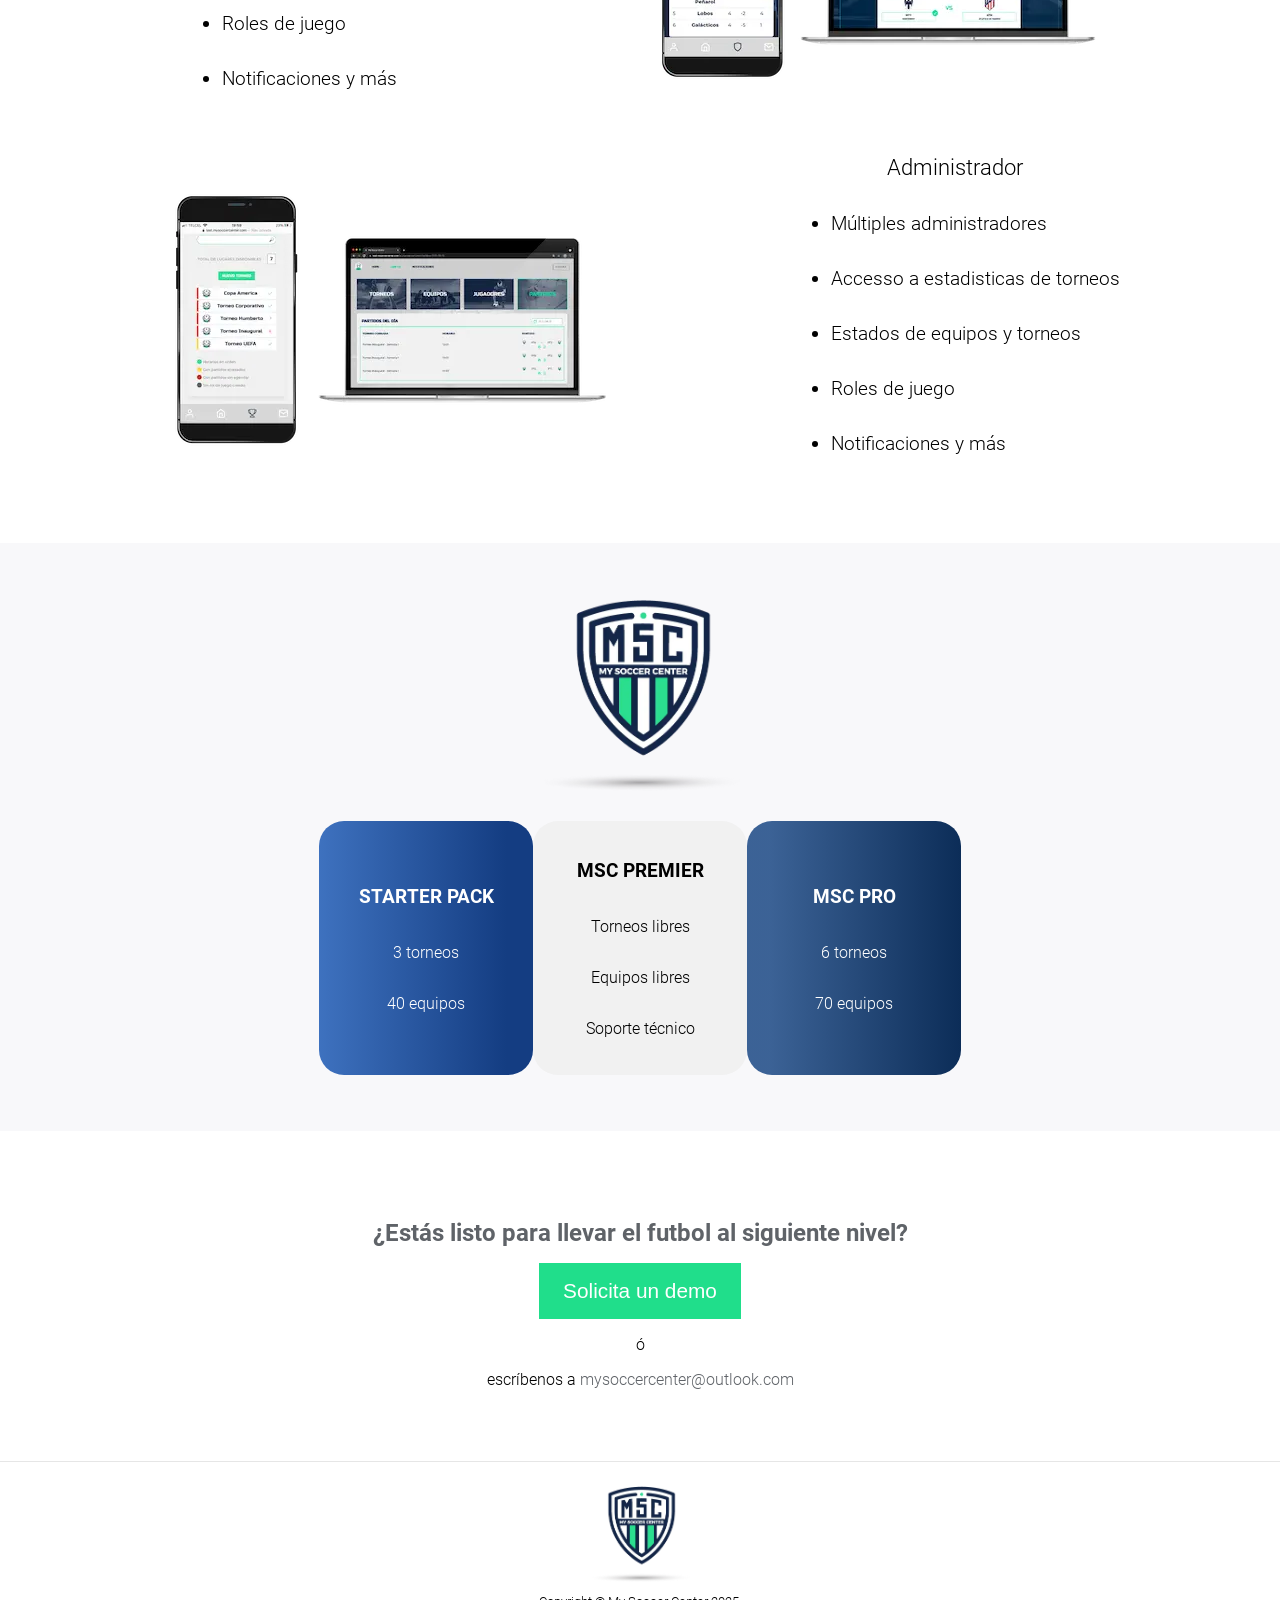
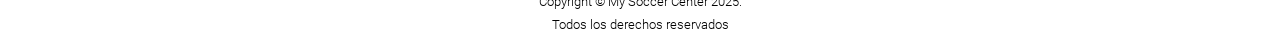
==== commit 07facac7: "Update contact email and copyright year" ====
--- a/index.html
+++ b/index.html
@@ -265,13 +265,13 @@
     <div class="section question-action">
       <h4>¿Estás listo para llevar el futbol al siguiente nivel?</h4>
       <a
-        href="mailto:rlopez0689@gmail.com?Subject=Informes sobre My Soccer Center"
+        href="mailto:mysoccercenter@outlook.com?Subject=Informes sobre My Soccer Center"
       >
         <button class="main-button">Solicita un demo</button>
       </a>
       <div class="contact" id="contact">
         <p>ó</p>
-        <p>escríbenos a <span>rlopez0689@gmail.com</span></p>
+        <p>escríbenos a <span>mysoccercenter@outlook.com</span></p>
       </div>
     </div>
     <footer>
@@ -279,7 +279,7 @@
         <source srcset="assets/img/logo_msc_full.webp" type="image/webp" />
         <img alt="msc-logo" src="assets/img/logo_msc_full.png" />
       </picture>
-      <p>Copyright © My Soccer Center 2023.</p>
+      <p>Copyright © My Soccer Center 2025.</p>
       <p>Todos los derechos reservados</p>
     </footer>
     <script src="modernizr-custom.min.js"></script>
